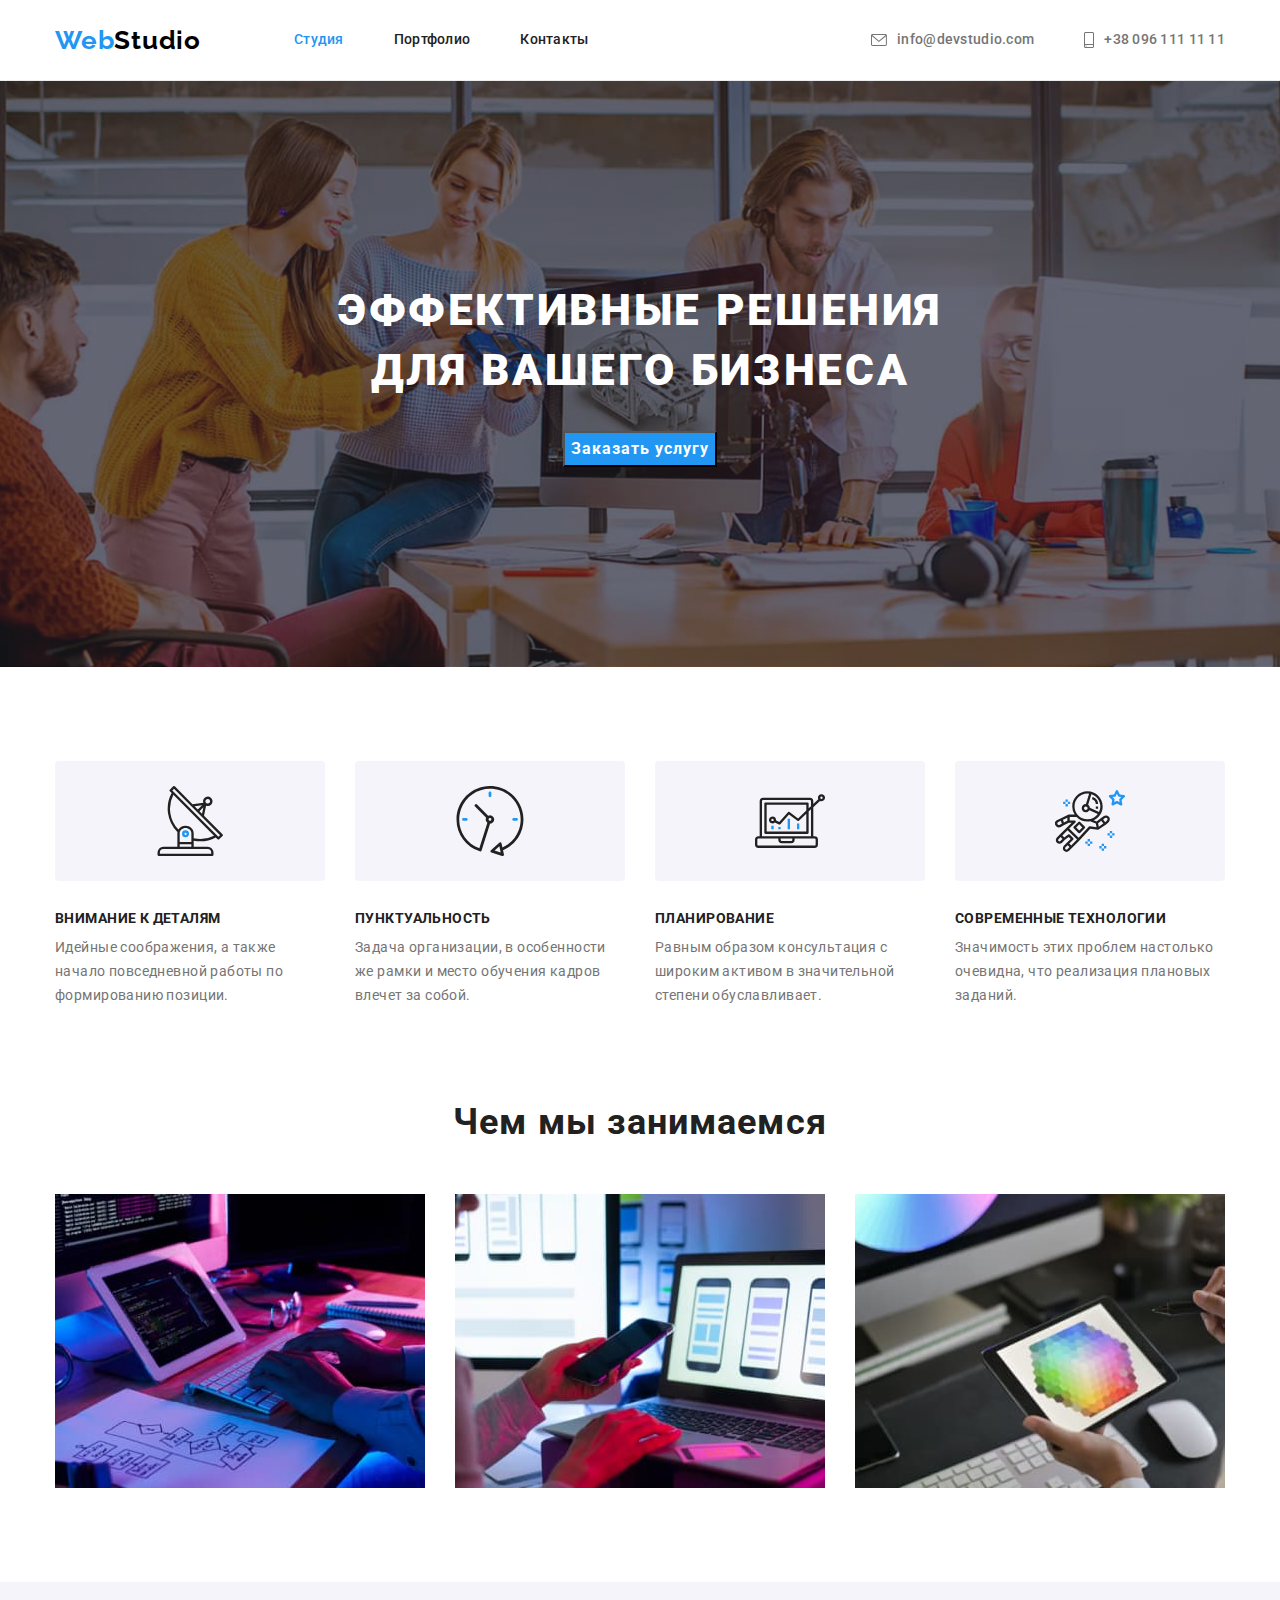
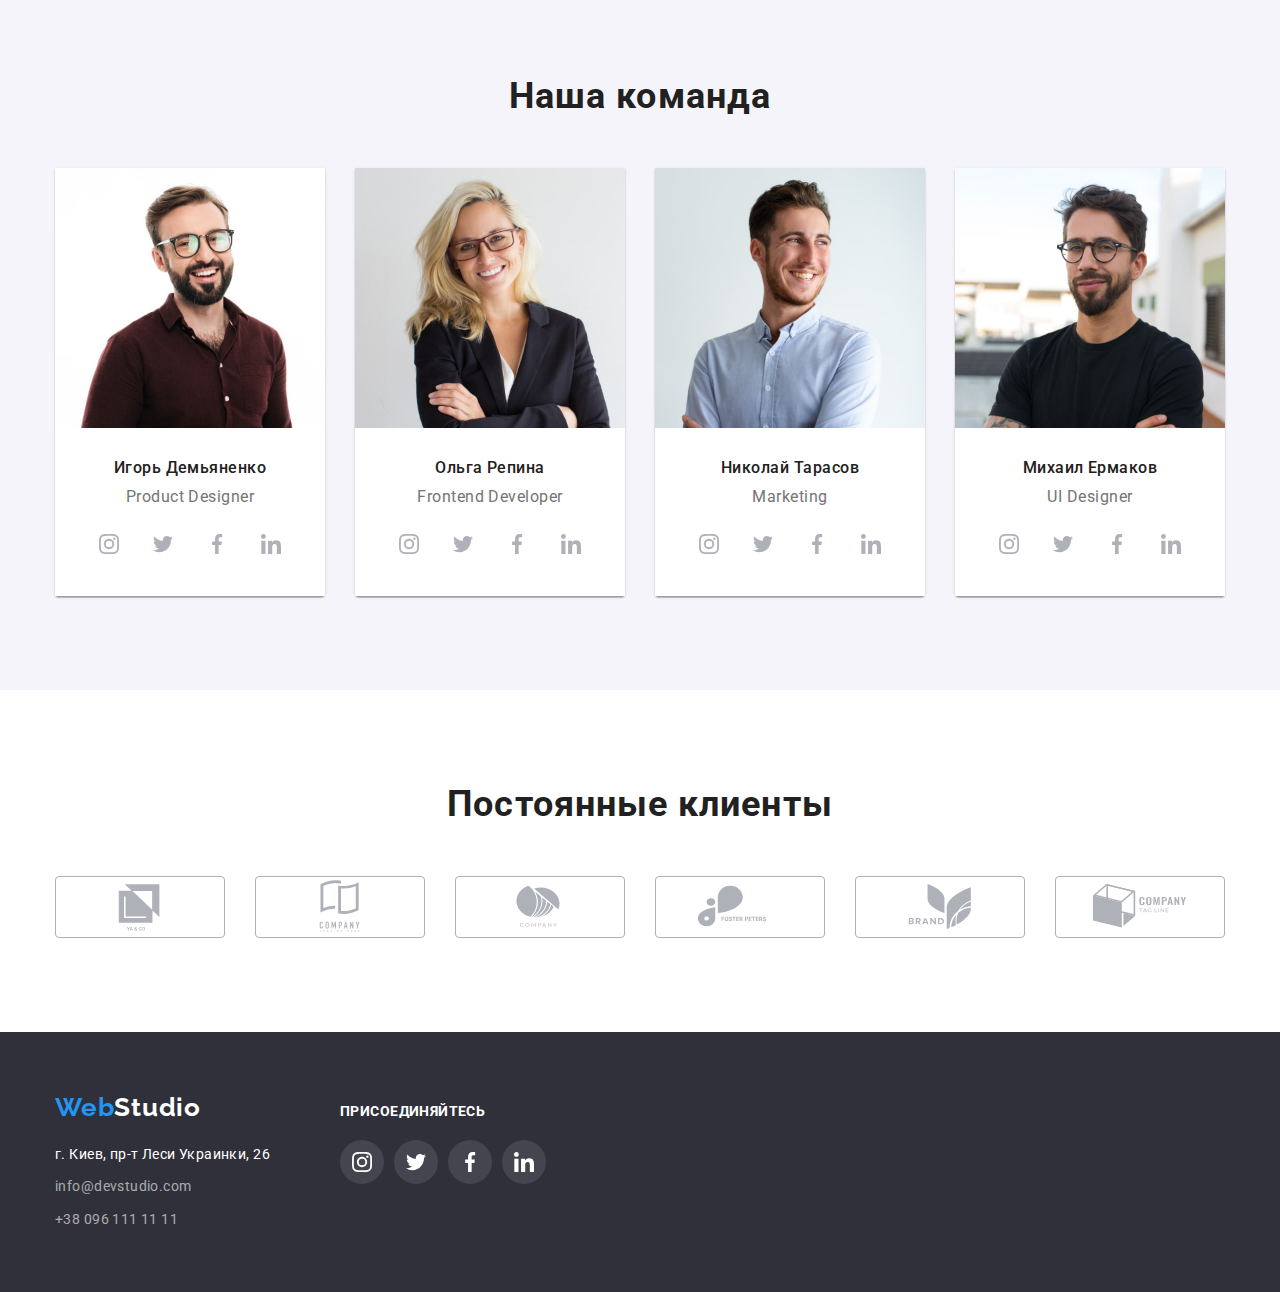
==== index.html @ 6129c6a4 "Initial commit" ====
<!DOCTYPE html>
<html lang="ru">
  <head>
    <meta charset="UTF-8" />
    <meta http-equiv="X-UA-Compatible" content="IE=edge" />
    <meta name="viewport" content="width=device-width, initial-scale=1.0" />
    <title>Студия</title>
    <link rel="preconnect" href="https://fonts.googleapis.com" />
    <link rel="preconnect" href="https://fonts.gstatic.com" crossorigin />
    <link
      href="https://fonts.googleapis.com/css2?family=Raleway:wght@700&family=Roboto:wght@400;500;700;900&display=swap"
      rel="stylesheet"
    />
    <link
      rel="stylesheet"
      href="https://cdnjs.cloudflare.com/ajax/libs/modern-normalize/1.1.0/modern-normalize.min.css"
    />
    <link rel="stylesheet" href="./css/style.css" />
  </head>
  <body class="page">
    <!--верхня лінія -->
    <header class="header"> 
      <div class="container header-container">
        <a class="header-logo" href="./index.html">Web<span class="uplogo-text">Studio</span></a>
        <nav>
          <ul class="site-nav">
            <li class="nav-item">
              <a class="link current" href="./index.html">Студия</a>
            </li>
            <li class="nav-item">
              <a class="link" href="./portfolio.html">Портфолио</a>
            </li>
            <li class="nav-item">
              <a class="link" href="">Контакты</a>
            </li>
          </ul>
        </nav>
        <ul class="header-contacts">
          <li class="contacts-item">
            <a class="contacts" href="mailto:info@devstudio.com" lang="en"><svg class="contacts-mail"><use href="./images/icons/symbol-defs.svg#icon-mail"></use> </svg> info@devstudio.com</a>
          </li>
          <li class="contacts-item">
            <a class="contacts" href="tel:+380961111111"><svg class="contacts-smartphone"><use href="./images/icons/symbol-defs.svg#icon-smartphone"></use> </svg> +38 096 111 11 11</a>
          </li>
        </ul>
      </div>
    </header>
    <!--Основний контент-->
    <main>
      <!--ГЕРОЙ-->
      <section class="hero-section">
        <div class="container hero-group">
          <h1 class="hero-title">Эффективные решения для вашего бизнеса</h1>
          <button class="hero-btn" type="button">Заказать услугу</button>
        </div>
      </section>

      <!--Особливості-->
      <section class="section benefits">
        <div class="container">
          <h2 class="visually-hidden">Наші переваги</h2>
          <ul class="benefits-item">
            <li class="benefits-contents" >
           <div class="benefits-icons"><svg class="benefits-icon"><use href="./images/icons/symbol-defs.svg#icon-antenna"></use> </svg></div>
                <h3 class="benefits-title">Внимание к деталям</h3>
              <p class="benefits-text">
                Идейные соображения, а также начало повседневной работы по формированию позиции.
              </p>
              
            </li>
            <li class="benefits-contents">
              <div  class="benefits-icons"><svg class="benefits-icon"><use href="./images/icons/symbol-defs.svg#icon-clock"></use> </svg></div>
              <h3 class="benefits-title">Пунктуальность</h3>
              <p class="benefits-text">
                Задача организации, в особенности же рамки и место обучения кадров влечет за собой.
              </p>
            </li>
            <li class="benefits-contents">
              <div class="benefits-icons"><svg class="benefits-icon"><use href="./images/icons/symbol-defs.svg#icon-diagram"></use> </svg></div>
              <h3 class="benefits-title">Планирование</h3>
              <p class="benefits-text">
                Равным образом консультация с широким активом в значительной степени обуславливает.
              </p>
            </li>
            <li class="benefits-contents">
              <div class="benefits-icons"><svg class="benefits-icon"><use href="./images/icons/symbol-defs.svg#icon-astronaut"></use> </svg></div>
              <h3 class="benefits-title">Современные технологии</h3>
              <p class="benefits-text">
                Значимость этих проблем настолько очевидна, что реализация плановых заданий.
              </p>
            </li>
          </ul>
        </div>
      </section>

      <!--Чим ми займаємся-->

      <section class="section occupation-section">
        <div class="container">
          <h2 class="occupation">Чем мы занимаемся</h2>
          <ul class="occupation-item">
            <li class="occupation-content">
              <img
                src="./images/img-section-what-we-do/wokr-computer.jpg"
                alt="Робота з компютером"
                width="370"
                height="294"
              />
            </li>

            <li class="occupation-content">
              <img
                src="./images/img-section-what-we-do/work-tel.jpg"
                alt="Робота з телефоном"
                width="370"
                height="294"
              />
            </li>

            <li class="occupation-content">
              <img
                src="./images/img-section-what-we-do/work-pad.jpg"
                alt="Робота з планшетом"
                width="370"
                height="294"
              />
            </li>
          </ul>
        </div>
      </section>

      <!--Наша Команда-->
      <section class="section team">
        <div class="container">
          <h2 class="team-title">Наша команда</h2>
          <ul class="team-item">
            <li class="team-content">
              <img
                src="./images/img-section-team/team-card-1.jpg"
                alt="Ігор"
                width="270"
                height="260"
              />
              <div class="text-team">
                <h3 class="team-name">Игорь Демьяненко</h3>
                <p class="team-job">Product Designer</p>
                <ul class="icons-list">
                  <li class="social-list"> <a class="social-links" href="https://www.instagram.com/"> <svg class="social-icons"><use href="./images/icons/symbol-defs.svg#icon-instagram"></use></svg></a>
                  </li>
                  <li class="social-list"> <a class="social-links" href="https://twitter.com/?lang=uk"><svg class="social-icons"><use href="./images/icons/symbol-defs.svg#icon-twitter"></use> </svg></a></li>
                  <li class="social-list"> <a class="social-links" href="https://about.facebook.com/"> <svg class="social-icons"><use href="./images/icons/symbol-defs.svg#icon-facebook"></use> </svg></a></li>
                  <li class="social-list"> <a class="social-links" href="https://www.linkedin.com/"> <svg class="social-icons"><use href="./images/icons/symbol-defs.svg#icon-linkedin"></use>  </svg> </svg></a></li>
                </ul>
              </div>
            </li>

            <li class="team-content">
              <img
                src="./images/img-section-team/team-card-2.jpg"
                alt="Ольга"
                width="270"
                height="260"
              />
              <div class="text-team">
                <h3 class="team-name">Ольга Репина</h3>
                <p class="team-job">Frontend Developer</p>
                <ul class="icons-list">
                  <li class="social-list"> <a class="social-links" href="https://www.instagram.com/"> <svg class="social-icons"><use href="./images/icons/symbol-defs.svg#icon-instagram"></use></svg></a>
                  </li>
                  <li class="social-list"> <a class="social-links" href="https://twitter.com/?lang=uk"><svg class="social-icons"><use href="./images/icons/symbol-defs.svg#icon-twitter"></use> </svg></a></li>
                  <li class="social-list"> <a class="social-links" href="https://about.facebook.com/"> <svg class="social-icons"><use href="./images/icons/symbol-defs.svg#icon-facebook"></use> </svg></a></li>
                  <li class="social-list"> <a class="social-links" href="https://www.linkedin.com/"> <svg class="social-icons"><use href="./images/icons/symbol-defs.svg#icon-linkedin"></use>  </svg> </svg></a></li>
                </ul>
              </div>
            </li>

            <li class="team-content">
              <img
                src="./images/img-section-team/team-card-3.jpg"
                alt="Микола"
                width="270"
                height="260"
              />
              <div class="text-team">
                <h3 class="team-name">Николай Тарасов</h3>
                <p class="team-job">Marketing</p>
                <ul class="icons-list">
                  <li class="social-list"> <a class="social-links" href="https://www.instagram.com/"> <svg class="social-icons"><use href="./images/icons/symbol-defs.svg#icon-instagram"></use></svg></a>
                  </li>
                  <li class="social-list"> <a class="social-links" href="https://twitter.com/?lang=uk"><svg class="social-icons"><use href="./images/icons/symbol-defs.svg#icon-twitter"></use> </svg></a></li>
                  <li class="social-list"> <a class="social-links" href="https://about.facebook.com/"> <svg class="social-icons"><use href="./images/icons/symbol-defs.svg#icon-facebook"></use> </svg></a></li>
                  <li class="social-list"> <a class="social-links" href="https://www.linkedin.com/"> <svg class="social-icons"><use href="./images/icons/symbol-defs.svg#icon-linkedin"></use>  </svg> </svg></a></li>
                </ul>
              </div>
            </li>

            <li class="team-content">
              <img
                src="./images/img-section-team/team-card-4.jpg"
                alt="Михайло"
                width="270"
                height="260"
              />
              <div class="text-team">
                <h3 class="team-name">Михаил Ермаков</h3>
                <p class="team-job">UI Designer</p>
                <ul class="icons-list">
                  <li class="social-list"> <a class="social-links" href="https://www.instagram.com/"> <svg class="social-icons"><use href="./images/icons/symbol-defs.svg#icon-instagram"></use></svg></a>
                  </li>
                  <li class="social-list"> <a class="social-links" href="https://twitter.com/?lang=uk"><svg class="social-icons"><use href="./images/icons/symbol-defs.svg#icon-twitter"></use> </svg></a></li>
                  <li class="social-list"> <a class="social-links" href="https://about.facebook.com/"> <svg class="social-icons"><use href="./images/icons/symbol-defs.svg#icon-facebook"></use> </svg></a></li>
                  <li class="social-list"> <a class="social-links" href="https://www.linkedin.com/"> <svg class="social-icons"><use href="./images/icons/symbol-defs.svg#icon-linkedin"></use>  </svg> </a></li>
                </ul>
              </div>
            </li>
          </ul>
        </div>
      </section>
      <!-- Постійні клієнти -->

      <section class="section section-clients">
        <div class="container">
          <h2 class="clients-title">Постоянные клиенты</h2>
          <ul class="clients-list">
            <li class="clients-item"><a class="clients-link" href=""><svg width="106px" height="60px" class="clients-icons"><use href="./images/icons/symbol-defs.svg#icon-client-1"></use>  </svg> </a></li>
            <li class="clients-item"><a class="clients-link" href=""><svg width="106px" height="60px" class="clients-icons"><use href="./images/icons/symbol-defs.svg#icon-client-2"></use>  </svg> </a></li>
            <li class="clients-item"><a class="clients-link" href=""><svg width="106px" height="60px" class="clients-icons"><use href="./images/icons/symbol-defs.svg#icon-client-3"></use>  </svg> </a></li>
            <li class="clients-item"><a class="clients-link" href=""><svg width="106px" height="60px" class="clients-icons"><use href="./images/icons/symbol-defs.svg#icon-client-4"></use>  </svg> </a></li>
            <li class="clients-item"><a class="clients-link" href=""><svg width="106px" height="60px" class="clients-icons"><use href="./images/icons/symbol-defs.svg#icon-client-5"></use>  </svg> </a></li>
            <li class="clients-item"><a class="clients-link" href=""><svg width="106px" height="60px" class="clients-icons"><use href="./images/icons/symbol-defs.svg#icon-client-6"></use>  </svg> </a></li>
          </ul>
        </div>
      </section>
    </main>
    <!--Футер контакти-->

    <footer class="footer">
      <div class="container footer-container">
        <div>
        <a class="logo-footer" href="./index.html">Web<span class="logo-text">Studio</span></a>

        <address>
          <ul>
            <li class="footer-item">
              <a
                class="map"
                href="https://www.google.com.ua/maps/place/%D0%B1%D1%83%D0%BB%D1%8C%D0%B2%D0%B0%D1%80+%D0%9B%D0%B5%D1%81%D1%96+%D0%A3%D0%BA%D1%80%D0%B0%D1%97%D0%BD%D0%BA%D0%B8,+26,+%D0%9A%D0%B8%D1%97%D0%B2,+02000/@50.4265807,30.5361971,17z/data=!3m1!4b1!4m5!3m4!1s0x40d4cf0e033ecbe9:0x57a4dffefec77da0!8m2!3d50.4265807!4d30.5383858"
              >
                г. Киев, пр-т Леси Украинки, 26</a
              >
            </li>

            <li class="footer-item">
              <a class="footer-contact" href="mailto:info@devstudio.com" lang="en"
                >info@devstudio.com</a
              >
            </li>
            <li class="footer-item">
              <a class="footer-contact" href="tel:+380961111111">+38 096 111 11 11</a>
            </li>
            </div>
         <div class="connect-icons">
            <h3 class="connect">ПРИСОЕДИНЯЙТЕСЬ</h3>
            <ul class="footer-list">
              <li class="footer-list"><a class="footer-link" href="https://www.instagram.com/"><svg class="footer-icons"><use href="./images/icons/symbol-defs.svg#icon-instagram"></use></svg></a></li>
              <li class="footer-list"><a class="footer-link" href="https://twitter.com/?lang=uk"><svg class="footer-icons"><use href="./images/icons/symbol-defs.svg#icon-twitter"></use> </svg></a></li>
              <li class="footer-list"><a class="footer-link" href="https://about.facebook.com/"><svg class="footer-icons"><use href="./images/icons/symbol-defs.svg#icon-facebook"></use> </svg></a></li>
              <li class="footer-list"><a class="footer-link" href="https://www.linkedin.com/"><svg class="footer-icons"><use href="./images/icons/symbol-defs.svg#icon-linkedin"></use>  </svg></a></li>
            </ul>
          </div>
          </ul>
        </address>
      </div>
    </footer>
  </body>
</html>
---- css/style.css ----
body {
    font-family: roboto, sans-serif;
}

h1,
h2,
h3,
h4,
h5,
h6,
p {
    margin-bottom: 0;
    margin-top: 0;
}

img {
    display: block;
}

ul {
    list-style: none;
    padding: 0;
    margin: 0;
}

:root {
    --main-color: #212121;
    --blue-color: #2196F3;
    --white-color: #ffffff;
    --blackhero-color: #2F303A;
    --black-color: #000000;
    --grey-color: #757575;
    --button-color: #F5F4FA;
    --border-color: #eee;


}

.page {
    color: var(--grey-color);
    background-color: var(--white-color);
}

.container {

    width: 1200px;
    padding-left: 15px;
    padding-right: 15px;

    margin-left: auto;
    margin-right: auto;
}

.section {
    padding-top: 94px;
    padding-bottom: 94px;
}

.visually-hidden {
    position: absolute;
    white-space: nowrap;
    width: 1px;
    height: 1px;
    overflow: hidden;
    border: 0;
    padding: 0;
    clip: rect(0 0 0 0);
    clip-path: inset(50%);
    margin: -1px;
}

.header {
    background-color: var(--white-color);
    border-bottom: 1px solid #ECECEC;
}

.header-container {
    display: flex;
    align-items: center;
}

.header-logo {
    color: var(--blue-color);
    text-decoration: none;
    font-family: 'Raleway';
    font-weight: 700;
    font-size: 26px;
    line-height: 1.19;
    letter-spacing: 0.03em;
    margin-right: 93px;
}

.uplogo-text {
    color: var(--black-color);
    font-family: 'Raleway';
    font-weight: 700;
    font-size: 26px;
    line-height: 1.19;
    letter-spacing: 0.03em;
}

.site-nav {
    display: flex;
    align-items: center;
}

.nav-item {
    margin-right: 50px;
}

.nav-item:last-child {
    margin-right: 00px;
}

.link {
    padding-top: 32px;
    padding-bottom: 32px;
    display: block;
}

.site-nav .link {
    color: var(--main-color);
    text-decoration: none;
    font-weight: 500;
    font-size: 14px;
    line-height: 1.14;
    letter-spacing: 0.02em;
}

.site-nav .link:hover,
.site-nav .link:focus {
    color: var(--blue-color);
}

.site-nav .current {
    color: var(--blue-color);
}

.header-contacts {
    margin-left: auto;
    display: flex;
}

.contacts-item {
    margin-right: 50px;
}

.contacts-item:last-child {
    margin-right: 0px;
}

 .contacts {
     display: flex;
    color: var(--grey-color);
    text-decoration: none;
    align-items: center;
    font-weight: 500;
    font-size: 14px;
    line-height: 1.14;
    letter-spacing: 0.02em
}

 .contacts:hover,
 .contacts:focus {
    color: var(--blue-color);
}

.contacts-mail{
width: 16px;
height: 12px;
margin-right: 10px;
fill: currentColor;

}
.contacts-smartphone{
    width: 10px;
    height: 16px;
    margin-right: 10px;
    fill: currentColor;
    }


.hero-section {
    background-image: linear-gradient(to right, rgba(47, 48, 58, 0.4), rgba(47, 48, 58, 0.4)), url(../images/img-section-hero/hero-img.jpg);
    background-repeat: no-repeat;
    max-width: 1600px;
    margin-right: auto;
    margin-left: auto;
    background-size: cover;
    background-position: center;

    background-color: var(--blackhero-color);
    padding: 200px 0;
    

}

.hero-group {
    width: 696px;
}

.hero-title {
    color: var(--white-color);

    font-weight: 900;
    font-size: 44px;
    line-height: 1.36;
    text-align: center;
    letter-spacing: 0.06em;
    text-transform: uppercase;
    margin-bottom: 30px;
}

.hero-btn {
    background-color: var(--blue-color);
    color: var(--white-color);
    cursor: pointer;
    font-family: inherit;
    font-weight: 700;
    font-size: 16px;
    line-height: 1.87;
    display: flex;
    align-items: center;
    text-align: center;
    letter-spacing: 0.06em;
    margin-left: auto;
    margin-right: auto;
}

.benefits-item {
    display: flex;
}

.benefits-contents {
    margin-right: 30px;
}

.benefits-contents:last-child {
    margin-right: 0px;
}

.benefits-title {
    color: var(--main-color);
    margin-bottom: 10px;
    font-weight: 700;
    font-size: 14px;
    line-height: 1.14;
    letter-spacing: 0.03em;
    text-transform: uppercase;
}

.benefits-text {
    font-size: 14px;
    line-height: 1.71;
    letter-spacing: 0.03em;
}
.benefits-icons{
background-color: var(--button-color);
height: 120px;
width: 270px;
border-radius: 4px;
margin-bottom: 30px;
display: flex;
align-items: center;
justify-content: center;

}
.benefits-icon{
    width: 70px;
height: 70px;
}

.occupation-section{
    padding-top: 0;

}
.occupation {
    color: var(--main-color);
    margin-bottom: 50px;

    font-weight: 700;
    font-size: 36px;
    line-height: 1.16;
    text-align: center;
    letter-spacing: 0.03em;
}

.occupation-item {
    display: flex;
}

.occupation-content {
    margin-right: 30px;
}

.occupation-content:last-child {
    margin-right: 0px;
}

.team {
    background-color: var(--button-color);
    ;
}

.team-title {
    color: var(--main-color);
    margin-bottom: 50px;

    font-weight: 700;
    font-size: 36px;
    line-height: 1.16;
    text-align: center;
    letter-spacing: 0.03em;
}

.team-item {
    display: flex;
}

.team-content {
    margin-right: 30px;
    box-shadow: 0px 1px 3px rgba(0, 0, 0, 0.12), 0px 1px 1px rgba(0, 0, 0, 0.14), 0px 2px 1px rgba(0, 0, 0, 0.2);
        border-radius: 0px 0px 4px 4px;
}
.team-content:last-child {
    margin-right: 0px;
}

.team-name {
    color: var(--main-color);
    background: var(--white-color);
    text-align: center;
    font-weight: 500;
    font-size: 16px;
    line-height: 1.19;
    margin-bottom: 10px;
    letter-spacing: 0.03em;
}

.team-job {
    color: var(--grey-color);
    background: var(--white-color);
    text-align: center;
    font-size: 16px;
    line-height: 1.19;
    margin-bottom: 16px;
    letter-spacing: 0.03em;
}
.text-team{
    color: var(--grey-color);
        background: var(--white-color);
    padding-top: 30px;
    padding-bottom: 30px;
}
 .icons-list{
    display: flex;
    justify-content: center;
}

.social-list:not(:last-child) {
    margin-right: 10px;
}
.social-links{
    display: flex;
    width: 44px;
    height: 44px;
    background-color: var(--white-color);
    border-radius: 50%;
    align-items: center;
    justify-content: center;
}
.social-links:hover .social-icons,
.social-links:focus .social-icons {
    fill: #ffffff;
}
.social-links:hover,
.social-links:focus{
    background-color:var(--blue-color)
}
.social-icons{
    width: 20px;
    height: 20px;
    fill: #AFB1B8    ;
}
.clients-title{
    color: var(--main-color);
    margin-bottom: 50px;

    font-weight: 700;
    font-size: 36px;
    line-height: 1.16;
    text-align: center;
    letter-spacing: 0.03em;
}
.clients-list{
    display: flex;
}
.clients-item{

    width: 100%;
    height: 100%;
    margin-right: 30px;
   
}
.clients-item:last-child{
    margin-right: 0px;
}
.clients-link:hover,
.clients-link:focus{
    border-color: var(--blue-color);
}
.clients-link:hover .clients-icons,
.clients-link:focus .clients-icons{
    fill: var(--blue-color);
}
.clients-link{
display: flex;
border: solid 1px #AFB1B8;
    justify-content: center;
    align-items: center;
    border-radius: 4px;
}

.clients-icons{
    fill: #AFB1B8;
}



.footer {
    background-color: var(--blackhero-color);
    padding-top: 60px;
    padding-bottom: 60px;

}

.footer-container{
    display: flex;
        justify-content: flex-start;
        align-items: baseline;
}

.logo-footer {
    color: var(--blue-color);
    text-decoration: none;
    font-family: 'Raleway';
    font-weight: 700;
    font-size: 26px;
    line-height: 1.19;
    letter-spacing: 0.03em;
    margin-bottom: 20px;
    display: flex;
}

.logo-text {
    color: var(--white-color);
    text-decoration: none;
    font-family: 'Raleway';
    font-weight: 700;
    font-size: 26px;
    line-height: 1.19;
    letter-spacing: 0.03em;
}

address {
    font-style: normal;
}

.footer-item {
    margin-bottom: 9px;
}

.footer-item:last-child {
    margin-bottom: 0px;
}

.map {
    color: var(--white-color);
    text-decoration: none;

    font-size: 14px;
    line-height: 1.71;
    letter-spacing: 0.03em;
}

.footer-contact {
    color: rgba(255, 255, 255, 0.6);
    text-decoration: none;

    font-size: 14px;
    line-height: 1.71;
    letter-spacing: 0.03em;
}

.footer-contact:hover,
.footer-contact:focus{
    color: var(--blue-color);

}
.connect-icons{
    margin-left: 70px;
}
.connect{
    color: var(--white-color);
    font-size: 14px;
line-height: 1.14;
letter-spacing: 0.03em;
margin-bottom: 20px;
}
.footer-list{
    display: flex;
    margin-right: 10px;
}
.footer-list:last-child{
    margin-right: 0px;
}
.footer-link{
    display: flex;
    width: 44px;
    height: 44px;
    border-radius: 50%;
    background-color: rgba(255, 255, 255, 0.1);
    justify-content: center;
    align-items: center;
}
.footer-link:hover,
.fotter-link:focus{
background-color: var(--blue-color);
}
.footer-icons{
    fill:var(--white-color);
    height: 20px;
    width: 20px;
}


/*main portfolio*/
.add-navi {
    display: flex;
    align-items: center;
    justify-content: center;
    margin-bottom: 50px;
}

.add-item {
    margin-right: 8px;
    
}

.add-item:last-child {
    margin-right: 0px;
}

.button {
    background-color: var(--button-color);
    color: var(--main-color);
    font-family: inherit;
    font-weight: 500;
    font-size: 16px;
    line-height: 1.62;
    text-align: center;
    letter-spacing: 0.03em;
    cursor: pointer;
    padding: 6px 22px;
}

.button:hover,
.button:focus {
    color: var(--white-color);
    background-color: var(--blue-color);
    box-shadow: 0px 3px 1px rgba(0, 0, 0, 0.1), 0px 1px 2px rgba(0, 0, 0, 0.08), 0px 2px 2px rgba(0, 0, 0, 0.12);
        border-radius: 4px;
}

.all {
    background: var(--blue-color);
    color: var(--white-color);
}

.net {
    display: flex;
    flex-wrap: wrap;
}

.net-item {
    margin-right: 30px;
    margin-bottom: 30px;
}


.net-item:nth-child(3n) {
    margin-right: 0;
}

.net-item:nth-last-child(-n+3) {
    margin-bottom: 0px;
}
.text-flex{
    padding: 20px 24px 20px 24px;
    border-left: 1px solid #EEEEEE;
    border-right: 1px solid #EEEEEE;
    border-bottom: 1px solid #EEEEEE;
    
    

}
.portfolio-titles {
    color: var(--main-color);
    margin-bottom: 4px;
    font-weight: 700;
    font-size: 18px;
    line-height: 2;
    letter-spacing: 0.06em;
}

.portfolio-text {
    font-size: 16px;
    line-height: 1.87;
    letter-spacing: 0.03em;
}
.portfolio-link{
    text-decoration: none;
    color: var(--grey-color);
    display: block;
}
.portfolio-link:hover,
.portfolio-link:focus {
    box-shadow: 0px 1px 1px rgba(0, 0, 0, 0.12), 0px 4px 4px rgba(0, 0, 0, 0.06), 1px 4px 6px rgba(0, 0, 0, 0.16);
}
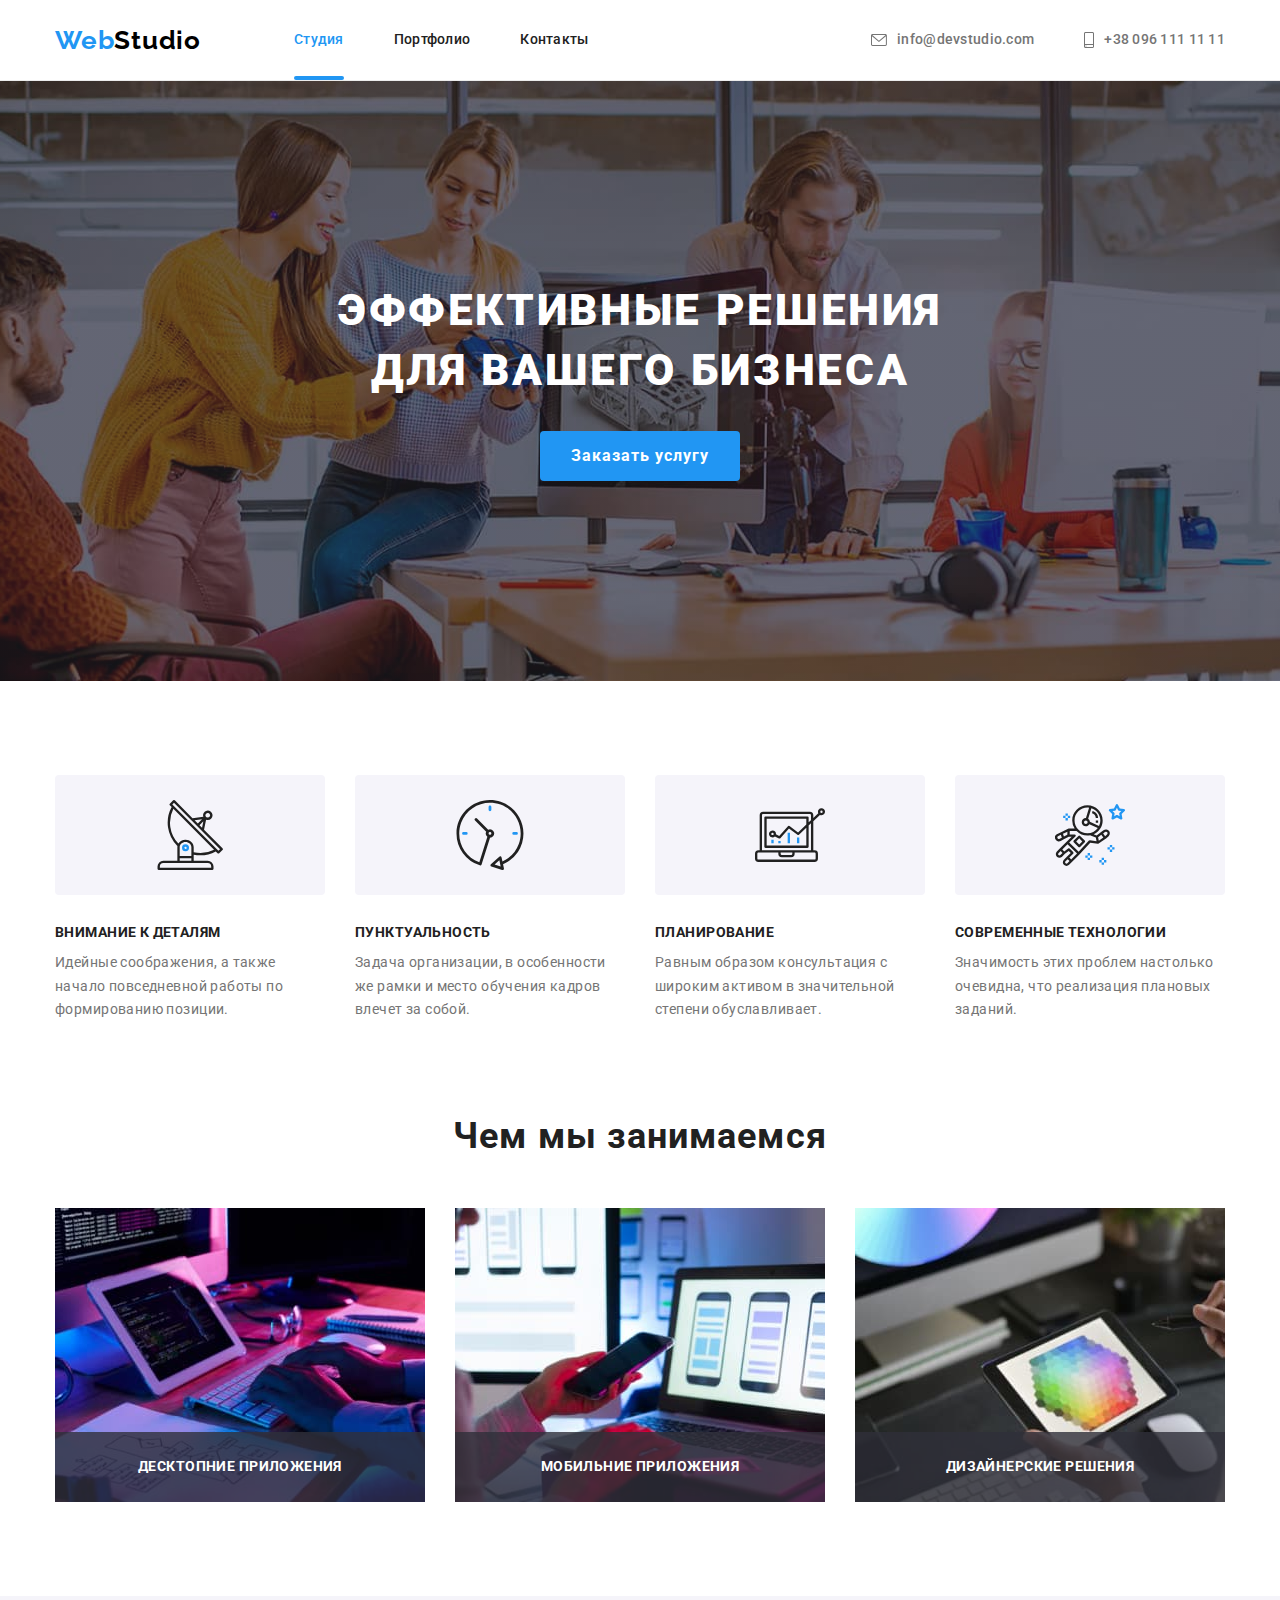
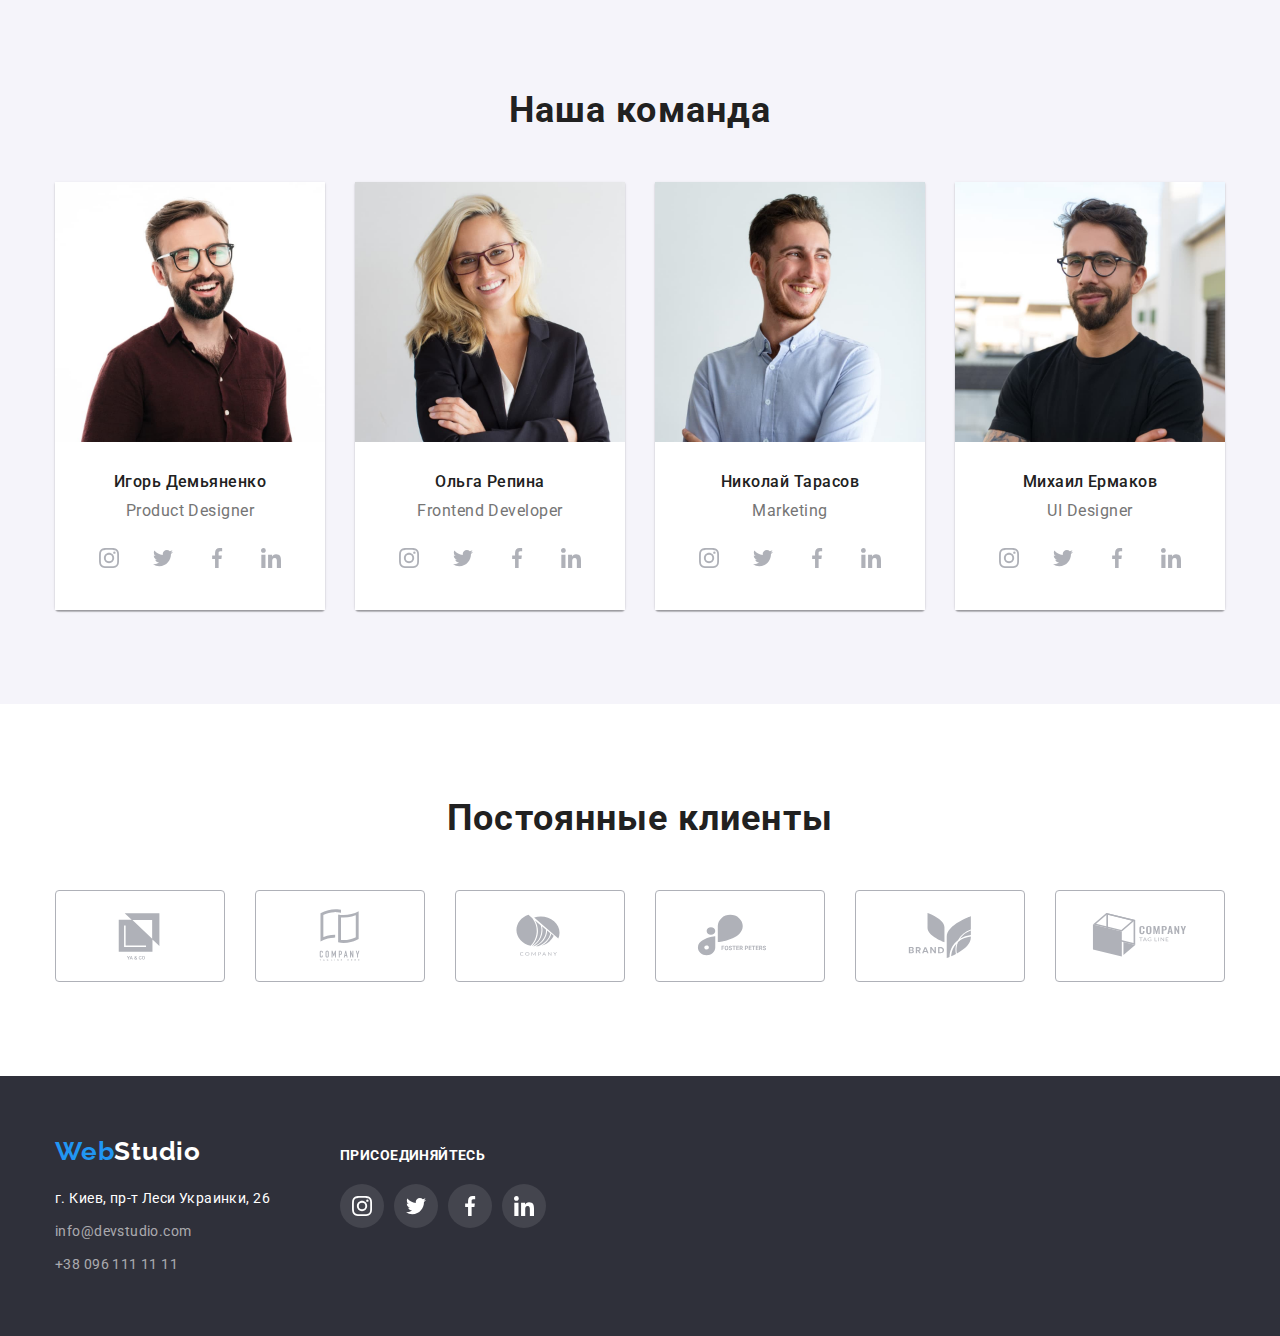
==== commit 3ffcc0ba: "1-com-hm-5" ====
--- a/index.html
+++ b/index.html
@@ -99,32 +99,39 @@
         <div class="container">
           <h2 class="occupation">Чем мы занимаемся</h2>
           <ul class="occupation-item">
-            <li class="occupation-content">
+            <div class="occupation-thumb">
+              <li class="occupation-content">
               <img
                 src="./images/img-section-what-we-do/wokr-computer.jpg"
                 alt="Робота з компютером"
                 width="370"
                 height="294"
               />
-            </li>
-
-            <li class="occupation-content">
+<h3 class="occupation-text">ДЕСКТОПНИЕ ПРИЛОЖЕНИЯ</h3>
+            </li></div>
+            
+<div class="occupation-thumb">
+  <li class="occupation-content">
               <img
                 src="./images/img-section-what-we-do/work-tel.jpg"
                 alt="Робота з телефоном"
                 width="370"
                 height="294"
               />
-            </li>
-
-            <li class="occupation-content">
+<h3 class="occupation-text">МОБИЛЬНИЕ ПРИЛОЖЕНИЯ</h3>
+            </li></div>
+            
+<div class="occupation-thumb">
+  <li class="occupation-content">
               <img
                 src="./images/img-section-what-we-do/work-pad.jpg"
                 alt="Робота з планшетом"
                 width="370"
                 height="294"
               />
-            </li>
+              <h3 class="occupation-text">ДИЗАЙНЕРСКИЕ РЕШЕНИЯ</h3>
+            </li></div>
+            
           </ul>
         </div>
       </section>
--- a/css/style.css
+++ b/css/style.css
@@ -116,6 +116,7 @@
     padding-top: 32px;
     padding-bottom: 32px;
     display: block;
+   
 }
 
 .site-nav .link {
@@ -134,6 +135,22 @@
 
 .site-nav .current {
     color: var(--blue-color);
+}
+.current{
+    position: relative;
+}
+ .current::after{
+    content: '';
+    display: block ;
+    width: 100%;
+    height: 4px;
+    background-color: var(--blue-color);
+    border-radius: 2px;
+    position: absolute;
+    left: 0%;
+    bottom: 0%;
+
+
 }
 
 .header-contacts {
@@ -215,6 +232,8 @@
     background-color: var(--blue-color);
     color: var(--white-color);
     cursor: pointer;
+    text-align: center;
+    justify-content: center;
     font-family: inherit;
     font-weight: 700;
     font-size: 16px;
@@ -225,6 +244,10 @@
     letter-spacing: 0.06em;
     margin-left: auto;
     margin-right: auto;
+    border: none;
+    border-radius: 4px;
+    width: 200px;
+    height: 50px;
 }
 
 .benefits-item {
@@ -289,12 +312,30 @@
     display: flex;
 }
 
-.occupation-content {
+.occupation-thumb {
+    position: relative;
     margin-right: 30px;
 }
 
-.occupation-content:last-child {
+.occupation-thumb:last-child {
     margin-right: 0px;
+}
+
+.occupation-text{
+    color: var(--white-color);
+    text-align: center;
+    font-weight: 700;
+    font-size: 14px;
+    line-height: 1.14;
+    letter-spacing: 0.03em;
+    background-color: rgba(47, 48, 58, 0.8);
+    position: absolute;
+    bottom: 0px;
+    left: 0px;
+    width: 100%;
+    height: 70px;
+    padding-top: 27px;
+    padding-bottom: 27px;
 }
 
 .team {
@@ -396,7 +437,6 @@
     display: flex;
 }
 .clients-item{
-
     width: 100%;
     height: 100%;
     margin-right: 30px;
@@ -419,6 +459,8 @@
     justify-content: center;
     align-items: center;
     border-radius: 4px;
+    width: 170px;
+    height: 92px;
 }
 
 .clients-icons{
@@ -544,7 +586,7 @@
 
 .add-item {
     margin-right: 8px;
-    
+   
 }
 
 .add-item:last-child {
@@ -562,6 +604,8 @@
     letter-spacing: 0.03em;
     cursor: pointer;
     padding: 6px 22px;
+    border: none;
+        border-radius: 4px;
 }
 
 .button:hover,
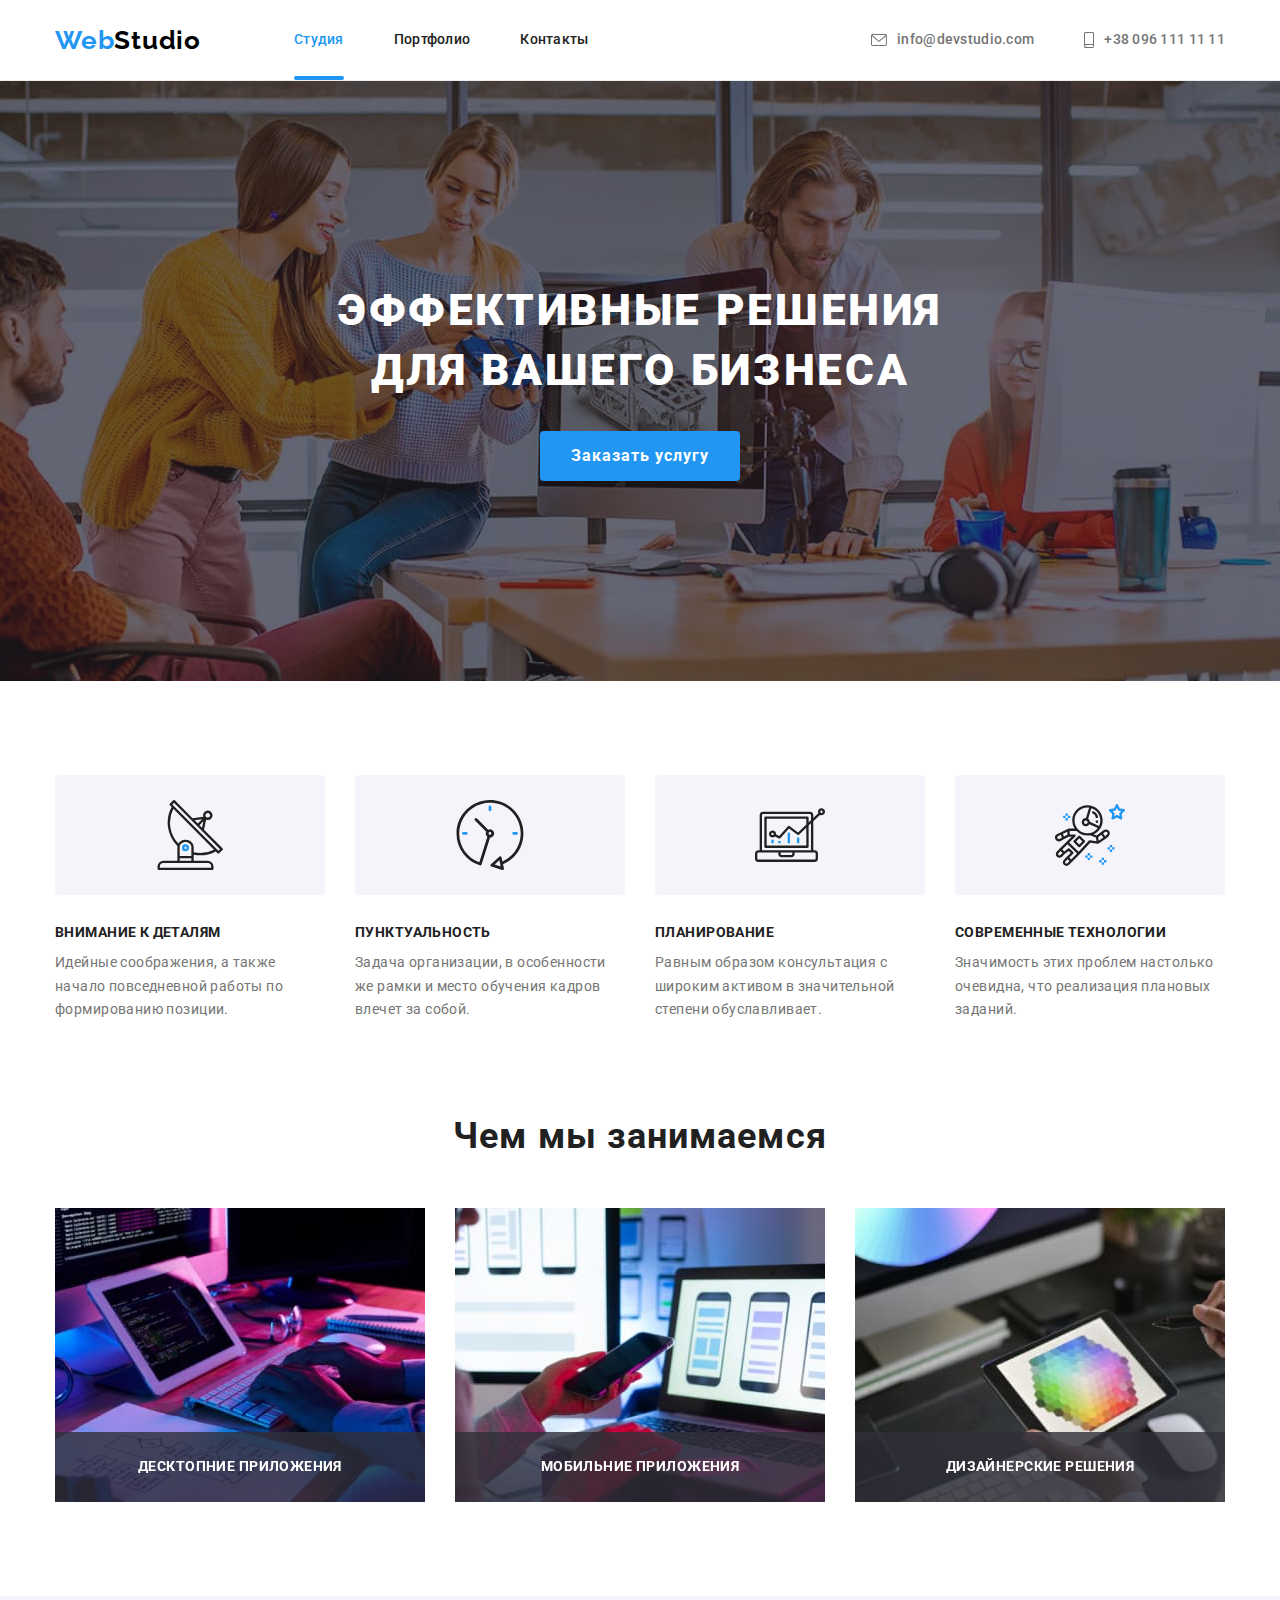
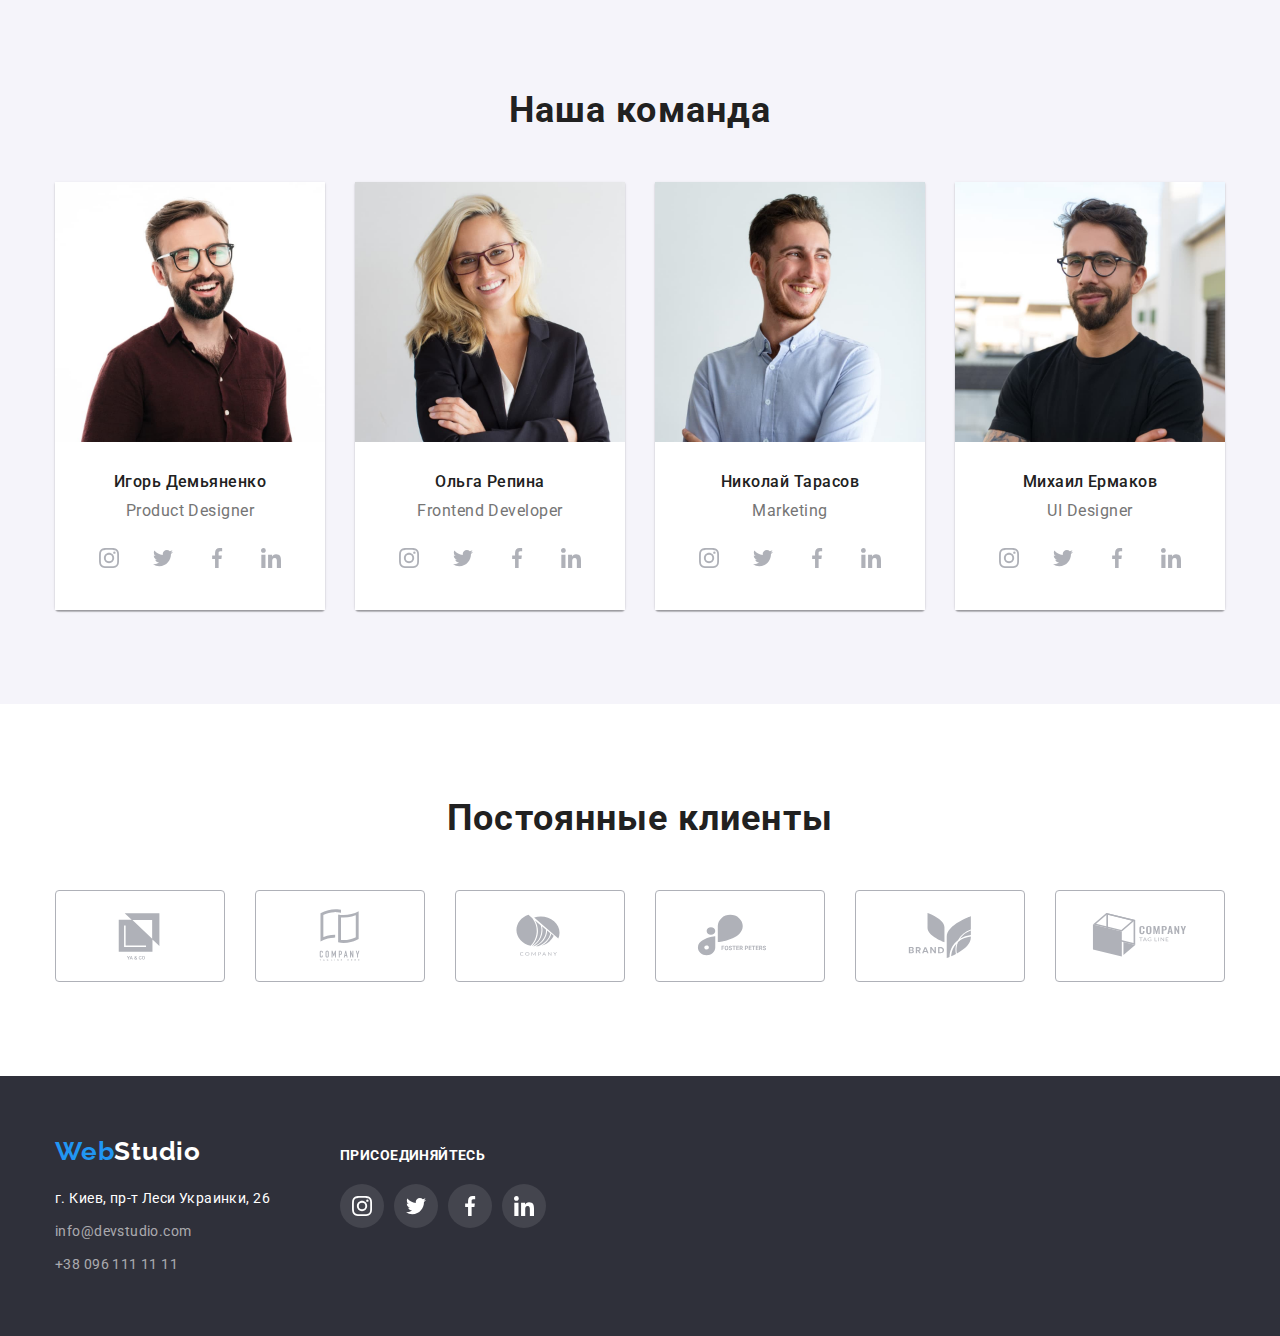
==== commit dd85acfb: "hw-5 end" ====
--- a/index.html
+++ b/index.html
@@ -51,7 +51,18 @@
       <section class="hero-section">
         <div class="container hero-group">
           <h1 class="hero-title">Эффективные решения для вашего бизнеса</h1>
-          <button class="hero-btn" type="button">Заказать услугу</button>
+          <button data-modal-open class="hero-btn" type="button">Заказать услугу</button>
+          
+          <div data-modal class="backdrop is-hidden">
+<div class="modal">
+<button data-modal-close class="modal-button" type="button">
+<svg class="modal-icon">
+  <use href="./images/icons/symbol-defs.svg#icon-Vector"></use>
+</svg>
+</button>
+</div>
+          </div>
+        
         </div>
       </section>
 
@@ -279,5 +290,6 @@
         </address>
       </div>
     </footer>
+    <script src="./js/modal.js"></script>
   </body>
 </html>
--- a/css/style.css
+++ b/css/style.css
@@ -126,6 +126,7 @@
     font-size: 14px;
     line-height: 1.14;
     letter-spacing: 0.02em;
+    transition: color 250ms cubic-bezier(0.4, 0, 0.2, 1);
 }
 
 .site-nav .link:hover,
@@ -174,7 +175,8 @@
     font-weight: 500;
     font-size: 14px;
     line-height: 1.14;
-    letter-spacing: 0.02em
+    letter-spacing: 0.02em;
+    transition: color 250ms cubic-bezier(0.4, 0, 0.2, 1);
 }
 
  .contacts:hover,
@@ -249,6 +251,58 @@
     width: 200px;
     height: 50px;
 }
+
+.backdrop{
+    position: fixed;
+    top: 0;
+    left: 0;
+    background-color: rgba(0, 0, 0, 0.2);
+    width: 100%;
+    height: 100%;
+    transition: background-color 500ms cubic-bezier(0.4, 0, 0.2, 1);
+}
+.backdrop.is-hidden{
+    opacity: 0;
+    pointer-events: none;
+}
+
+
+.modal{
+position: absolute;
+    top: 50%;
+    left: 50%;
+    transform: translate(-50%, -50%);
+    
+    width: 528px;
+    height: 581px;
+    background-color: var(--white-color);
+    border-radius: 4px;
+    box-shadow: 0px 1px 3px rgba(0, 0, 0, 0.12),
+        0px 1px 1px rgba(0, 0, 0, 0.14),
+        0px 2px 1px rgba(0, 0, 0, 0.2);
+        transition: background-color 500ms cubic-bezier(0.4, 0, 0.2, 1);
+}
+
+.modal-button{
+    width: 30px;
+    height: 30px;
+    background: #FFFFFF;
+        border: 1px solid rgba(0, 0, 0, 0.1);
+        position: absolute;
+border-radius: 50%;
+right: 0;
+top: 0;
+cursor: pointer;
+
+
+
+}
+
+.modal-icon{
+width: 11px;
+height: 11px;
+}
+
 
 .benefits-item {
     display: flex;
@@ -409,14 +463,17 @@
     border-radius: 50%;
     align-items: center;
     justify-content: center;
+    
 }
 .social-links:hover .social-icons,
 .social-links:focus .social-icons {
+    transition: fill 250ms cubic-bezier(0.4, 0, 0.2, 1);
     fill: #ffffff;
 }
 .social-links:hover,
 .social-links:focus{
-    background-color:var(--blue-color)
+    background-color:var(--blue-color);
+    transition: background-color 250ms cubic-bezier(0.4, 0, 0.2, 1);
 }
 .social-icons{
     width: 20px;
@@ -447,10 +504,12 @@
 }
 .clients-link:hover,
 .clients-link:focus{
+    transition: border-color 250ms cubic-bezier(0.4, 0, 0.2, 1);
     border-color: var(--blue-color);
 }
 .clients-link:hover .clients-icons,
 .clients-link:focus .clients-icons{
+    transition: fill 250ms cubic-bezier(0.4, 0, 0.2, 1);
     fill: var(--blue-color);
 }
 .clients-link{
@@ -536,6 +595,7 @@
 
 .footer-contact:hover,
 .footer-contact:focus{
+    transition: color 250ms cubic-bezier(0.4, 0, 0.2, 1);
     color: var(--blue-color);
 
 }
@@ -567,6 +627,7 @@
 }
 .footer-link:hover,
 .fotter-link:focus{
+    transition: background-color 250ms cubic-bezier(0.4, 0, 0.2, 1);
 background-color: var(--blue-color);
 }
 .footer-icons{
@@ -606,6 +667,10 @@
     padding: 6px 22px;
     border: none;
         border-radius: 4px;
+        transition: color 250ms cubic-bezier(0.4, 0, 0.2, 1);
+        transition: background-color 250ms cubic-bezier(0.4, 0, 0.2, 1);
+       
+        
 }
 
 .button:hover,
@@ -614,6 +679,8 @@
     background-color: var(--blue-color);
     box-shadow: 0px 3px 1px rgba(0, 0, 0, 0.1), 0px 1px 2px rgba(0, 0, 0, 0.08), 0px 2px 2px rgba(0, 0, 0, 0.12);
         border-radius: 4px;
+        transition: box-shadow 250ms cubic-bezier(0.4, 0, 0.2, 1);
+       
 }
 
 .all {
@@ -621,6 +688,8 @@
     color: var(--white-color);
 }
 
+
+
 .net {
     display: flex;
     flex-wrap: wrap;
@@ -631,7 +700,6 @@
     margin-bottom: 30px;
 }
 
-
 .net-item:nth-child(3n) {
     margin-right: 0;
 }
@@ -639,15 +707,47 @@
 .net-item:nth-last-child(-n+3) {
     margin-bottom: 0px;
 }
-.text-flex{
+
+.action{
+    position: relative;
+    overflow: hidden;
+}
+
+.overlay-text{
+    content: '';
+    position: absolute;
+    background-color: rgba(33, 150, 243, 0.9);
+    padding: 63px 23px;
+  font-size: 18px;
+  line-height: 1.55;
+  letter-spacing: 00.03em;
+  color: var(--white-color);
+    width: 100%;
+    height: 100%;
+    bottom: 0;
+    right: 0;
+    transform: translateY(100%);
+    transition: transform 250ms cubic-bezier(0.4, 0, 0.2, 1);
+    opacity: 0 250ms cubic-bezier(0.4, 0, 0.2, 1);
+}
+
+.net-item:hover .overlay-text,
+.net-item:focus .overlay-text{
+    opacity: 1;
+    transform: translateY(0%);
+}
+
+
+
+.text-flex {
     padding: 20px 24px 20px 24px;
     border-left: 1px solid #EEEEEE;
     border-right: 1px solid #EEEEEE;
     border-bottom: 1px solid #EEEEEE;
-    
-    
-
-}
+
+
+}
+
 .portfolio-titles {
     color: var(--main-color);
     margin-bottom: 4px;
@@ -662,12 +762,15 @@
     line-height: 1.87;
     letter-spacing: 0.03em;
 }
-.portfolio-link{
+
+.portfolio-link {
     text-decoration: none;
     color: var(--grey-color);
     display: block;
 }
+
 .portfolio-link:hover,
 .portfolio-link:focus {
     box-shadow: 0px 1px 1px rgba(0, 0, 0, 0.12), 0px 4px 4px rgba(0, 0, 0, 0.06), 1px 4px 6px rgba(0, 0, 0, 0.16);
+    transition: box-shadow 250ms cubic-bezier(0.4, 0, 0.2, 1);
 }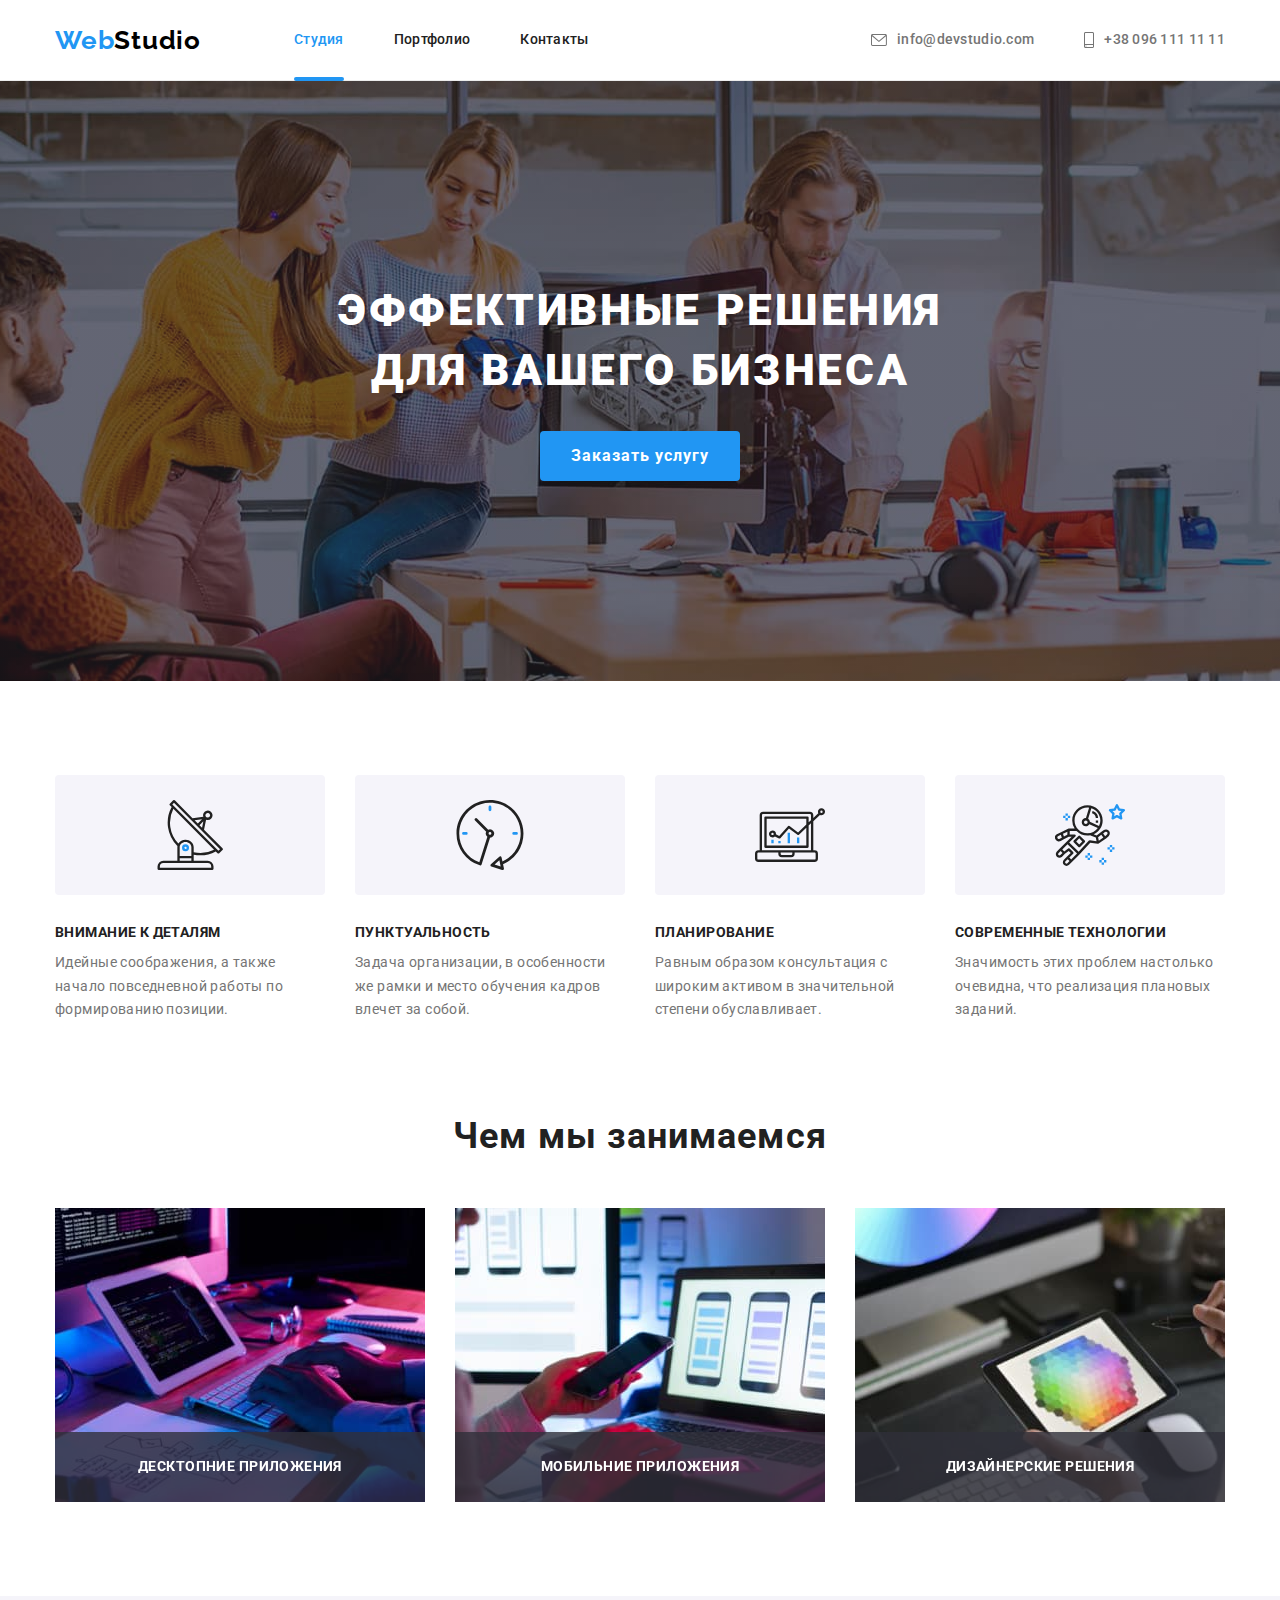
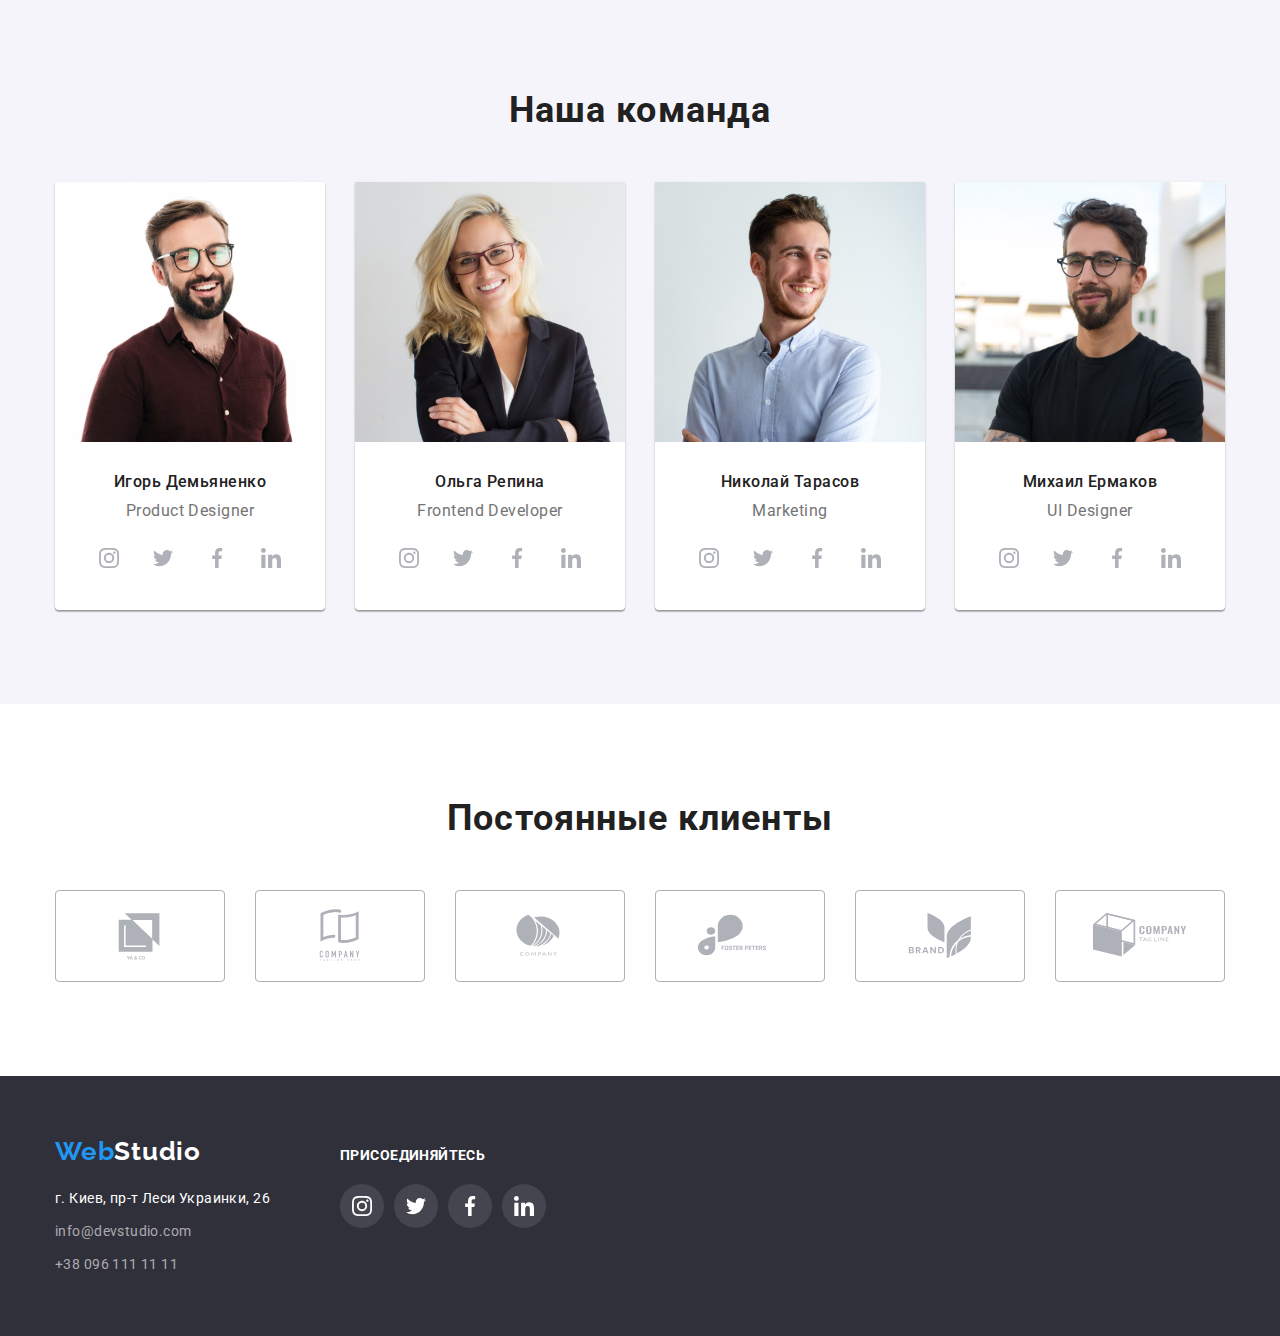
==== commit 05947347: "hw-5" ====
--- a/index.html
+++ b/index.html
@@ -289,6 +289,7 @@
           </ul>
         </address>
       </div>
+      <!-- <h3 class="connect">ПОДПИШИТЕСЬ НА РАССИЛКУ</h3> -->
     </footer>
     <script src="./js/modal.js"></script>
   </body>
--- a/css/style.css
+++ b/css/style.css
@@ -149,7 +149,7 @@
     border-radius: 2px;
     position: absolute;
     left: 0%;
-    bottom: 0%;
+    bottom: -1%;
 
 
 }
@@ -272,7 +272,6 @@
     top: 50%;
     left: 50%;
     transform: translate(-50%, -50%);
-    
     width: 528px;
     height: 581px;
     background-color: var(--white-color);
@@ -280,7 +279,7 @@
     box-shadow: 0px 1px 3px rgba(0, 0, 0, 0.12),
         0px 1px 1px rgba(0, 0, 0, 0.14),
         0px 2px 1px rgba(0, 0, 0, 0.2);
-        transition: background-color 500ms cubic-bezier(0.4, 0, 0.2, 1);
+        transition: background-color 250ms cubic-bezier(0.4, 0, 0.2, 1);
 }
 
 .modal-button{
@@ -294,8 +293,6 @@
 top: 0;
 cursor: pointer;
 
-
-
 }
 
 .modal-icon{
@@ -377,7 +374,9 @@
 
 .occupation-text{
     color: var(--white-color);
-    text-align: center;
+    display: flex;
+   justify-content: center;
+   align-items: center;
     font-weight: 700;
     font-size: 14px;
     line-height: 1.14;
@@ -388,8 +387,7 @@
     left: 0px;
     width: 100%;
     height: 70px;
-    padding-top: 27px;
-    padding-bottom: 27px;
+   
 }
 
 .team {
@@ -413,6 +411,7 @@
 }
 
 .team-content {
+    background: var(--white-color);
     margin-right: 30px;
     box-shadow: 0px 1px 3px rgba(0, 0, 0, 0.12), 0px 1px 1px rgba(0, 0, 0, 0.14), 0px 2px 1px rgba(0, 0, 0, 0.2);
         border-radius: 0px 0px 4px 4px;
@@ -443,7 +442,7 @@
 }
 .text-team{
     color: var(--grey-color);
-        background: var(--white-color);
+        
     padding-top: 30px;
     padding-bottom: 30px;
 }
@@ -463,17 +462,18 @@
     border-radius: 50%;
     align-items: center;
     justify-content: center;
-    
+    transition: fill 250ms cubic-bezier(0.4, 0, 0.2, 1);
+    transition: background-color 250ms cubic-bezier(0.4, 0, 0.2, 1);
 }
 .social-links:hover .social-icons,
 .social-links:focus .social-icons {
-    transition: fill 250ms cubic-bezier(0.4, 0, 0.2, 1);
+   
     fill: #ffffff;
 }
 .social-links:hover,
 .social-links:focus{
     background-color:var(--blue-color);
-    transition: background-color 250ms cubic-bezier(0.4, 0, 0.2, 1);
+   
 }
 .social-icons{
     width: 20px;
@@ -497,19 +497,19 @@
     width: 100%;
     height: 100%;
     margin-right: 30px;
-   
+    
 }
 .clients-item:last-child{
     margin-right: 0px;
 }
 .clients-link:hover,
 .clients-link:focus{
-    transition: border-color 250ms cubic-bezier(0.4, 0, 0.2, 1);
+   
     border-color: var(--blue-color);
 }
 .clients-link:hover .clients-icons,
 .clients-link:focus .clients-icons{
-    transition: fill 250ms cubic-bezier(0.4, 0, 0.2, 1);
+    
     fill: var(--blue-color);
 }
 .clients-link{
@@ -520,10 +520,14 @@
     border-radius: 4px;
     width: 170px;
     height: 92px;
+    transition: border-color 250ms cubic-bezier(0.4, 0, 0.2, 1);
+        transition: fill 250ms cubic-bezier(0.4, 0, 0.2, 1);
 }
 
 .clients-icons{
     fill: #AFB1B8;
+    transition: border-color 250ms cubic-bezier(0.4, 0, 0.2, 1);
+        transition: fill 250ms cubic-bezier(0.4, 0, 0.2, 1);
 }
 
 
@@ -587,7 +591,7 @@
 .footer-contact {
     color: rgba(255, 255, 255, 0.6);
     text-decoration: none;
-
+transition: color 250ms cubic-bezier(0.4, 0, 0.2, 1);
     font-size: 14px;
     line-height: 1.71;
     letter-spacing: 0.03em;
@@ -595,7 +599,7 @@
 
 .footer-contact:hover,
 .footer-contact:focus{
-    transition: color 250ms cubic-bezier(0.4, 0, 0.2, 1);
+   
     color: var(--blue-color);
 
 }
@@ -613,6 +617,7 @@
     display: flex;
     margin-right: 10px;
 }
+
 .footer-list:last-child{
     margin-right: 0px;
 }
@@ -624,12 +629,13 @@
     background-color: rgba(255, 255, 255, 0.1);
     justify-content: center;
     align-items: center;
+    transition: background-color 250ms cubic-bezier(0.4, 0, 0.2, 1);
 }
 .footer-link:hover,
-.fotter-link:focus{
-    transition: background-color 250ms cubic-bezier(0.4, 0, 0.2, 1);
+.footer-link:focus {
 background-color: var(--blue-color);
 }
+
 .footer-icons{
     fill:var(--white-color);
     height: 20px;
@@ -666,10 +672,8 @@
     cursor: pointer;
     padding: 6px 22px;
     border: none;
-        border-radius: 4px;
-        transition: color 250ms cubic-bezier(0.4, 0, 0.2, 1);
-        transition: background-color 250ms cubic-bezier(0.4, 0, 0.2, 1);
-       
+    border-radius: 4px;
+    transition: background-color 250ms cubic-bezier(0.4, 0, 0.2, 1), color 250ms cubic-bezier(0.4, 0, 0.2, 1), box-shadow 250ms cubic-bezier(0.4, 0, 0.2, 1);
         
 }
 
@@ -679,7 +683,7 @@
     background-color: var(--blue-color);
     box-shadow: 0px 3px 1px rgba(0, 0, 0, 0.1), 0px 1px 2px rgba(0, 0, 0, 0.08), 0px 2px 2px rgba(0, 0, 0, 0.12);
         border-radius: 4px;
-        transition: box-shadow 250ms cubic-bezier(0.4, 0, 0.2, 1);
+       
        
 }
 
@@ -732,7 +736,7 @@
 }
 
 .net-item:hover .overlay-text,
-.net-item:focus .overlay-text{
+.net-item:focus .overlay-text {
     opacity: 1;
     transform: translateY(0%);
 }
@@ -744,8 +748,6 @@
     border-left: 1px solid #EEEEEE;
     border-right: 1px solid #EEEEEE;
     border-bottom: 1px solid #EEEEEE;
-
-
 }
 
 .portfolio-titles {
@@ -767,10 +769,10 @@
     text-decoration: none;
     color: var(--grey-color);
     display: block;
+    transition: box-shadow 250ms cubic-bezier(0.4, 0, 0.2, 1);
 }
 
 .portfolio-link:hover,
 .portfolio-link:focus {
     box-shadow: 0px 1px 1px rgba(0, 0, 0, 0.12), 0px 4px 4px rgba(0, 0, 0, 0.06), 1px 4px 6px rgba(0, 0, 0, 0.16);
-    transition: box-shadow 250ms cubic-bezier(0.4, 0, 0.2, 1);
 }